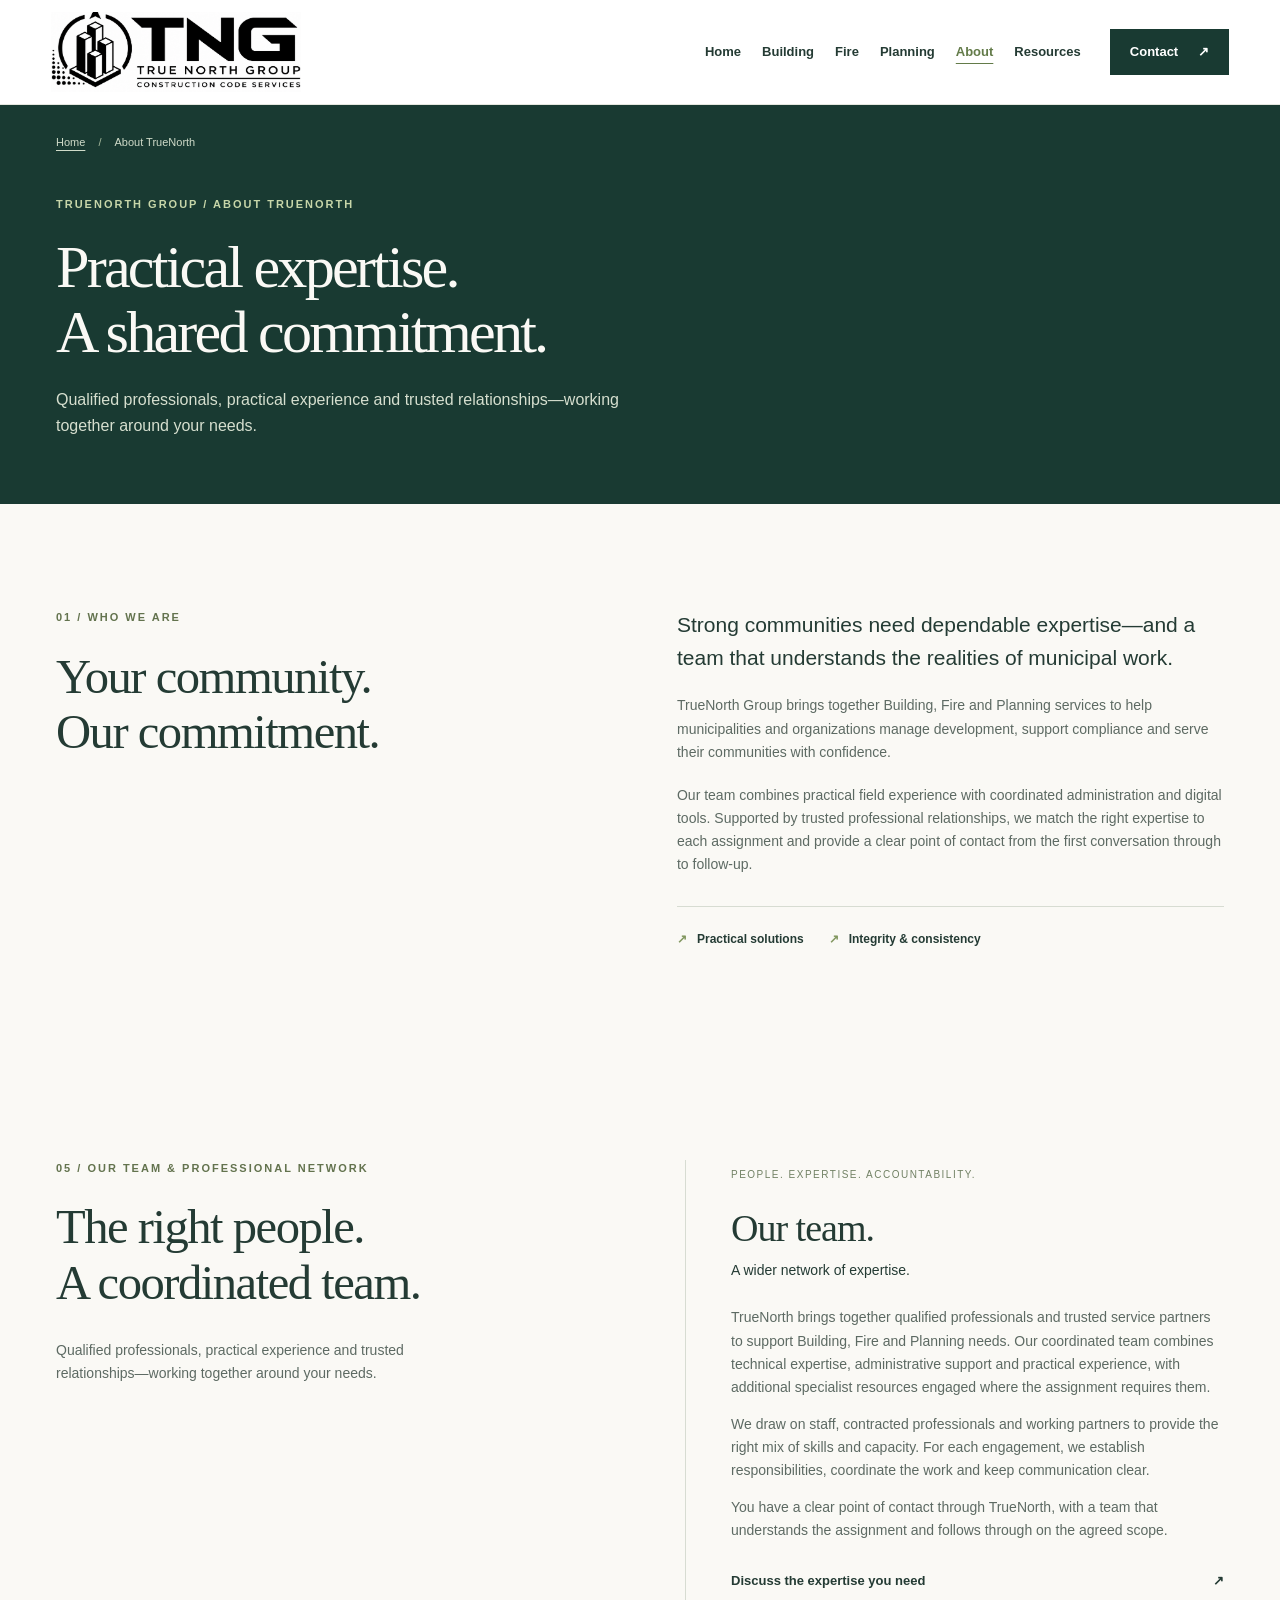
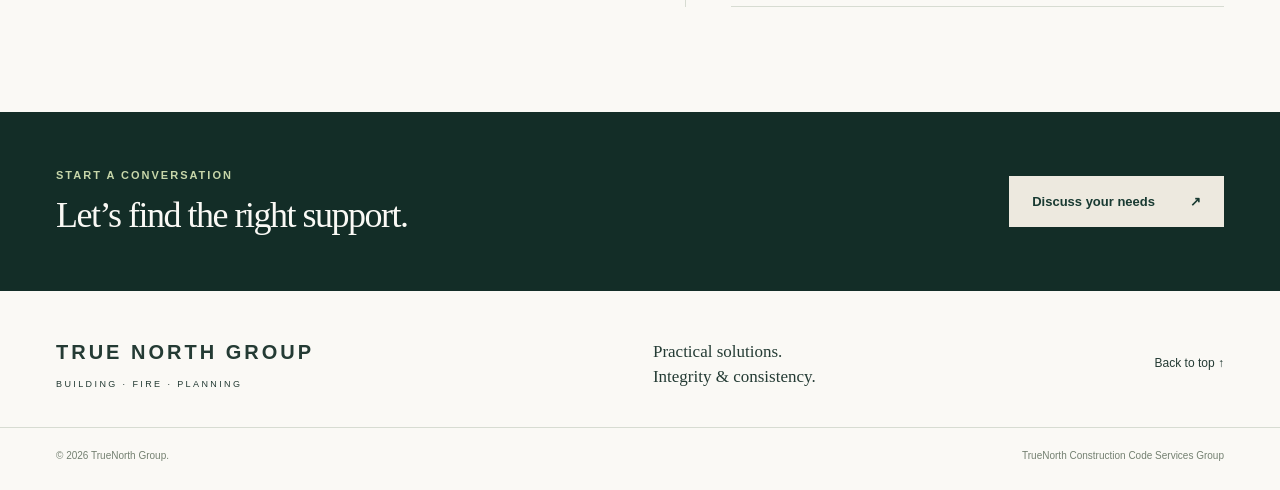
==== about.html @ 24eb13bf "Initial Truenorth website" ====
<!doctype html>
<html lang="en-CA">
<head>
<meta charset="utf-8"><meta name="viewport" content="width=device-width,initial-scale=1">
<title>About TrueNorth | TrueNorth Group</title>
<meta name="description" content="Our approach, qualified team and professional network supporting Building, Fire and Planning services.">
<meta name="theme-color" content="#193a32"><meta property="og:title" content="About TrueNorth | TrueNorth Group"><meta property="og:description" content="Our approach, qualified team and professional network supporting Building, Fire and Planning services."><meta property="og:type" content="website">
<link rel="icon" href="assets/favicon.svg" type="image/svg+xml"><link rel="stylesheet" href="styles.css">
</head>
<body id="top"><a class="skip" href="#main">Skip to content</a><header class="header"><a class="brand" href="index.html" aria-label="TrueNorth Group home"><span class="logo-window"><img src="assets/truenorth-logo.png" alt="TNG — True North Group, Construction Code Services" width="1774" height="887"></span></a><nav aria-label="Main navigation" id="nav"><a href="index.html">Home</a><a href="building.html">Building</a><a href="fire.html">Fire</a><a href="planning.html">Planning</a><a aria-current="page" href="about.html">About</a><a href="resources.html">Resources</a><a href="contact.html" class="nav-contact">Contact <span aria-hidden="true">↗</span></a></nav><button class="menu-toggle" aria-expanded="false" aria-controls="nav" aria-label="Open navigation">Menu <span aria-hidden="true">☰</span></button></header>
<main id="main"><section class="page-hero"><div class="wrap"><p class="breadcrumbs"><a href="index.html">Home</a><span aria-hidden="true"> / </span>About TrueNorth</p><p class="eyebrow light">TRUENORTH GROUP / ABOUT TRUENORTH</p><h1>Practical expertise.<br>A shared commitment.</h1><p>Qualified professionals, practical experience and trusted relationships—working together around your needs.</p></div></section><section class="section wrap about" id="about"><div><p class="eyebrow">01 / WHO WE ARE</p><h2>Your community.<br>Our commitment.</h2></div><div class="about-copy"><p class="large-copy">Strong communities need dependable expertise—and a team that understands the realities of municipal work.</p><p>TrueNorth Group brings together Building, Fire and Planning services to help municipalities and organizations manage development, support compliance and serve their communities with confidence.</p><p>Our team combines practical field experience with coordinated administration and digital tools. Supported by trusted professional relationships, we match the right expertise to each assignment and provide a clear point of contact from the first conversation through to follow-up.</p><div class="values"><span>Practical solutions</span><span>Integrity & consistency</span></div></div></section><section class="section wrap partnership" id="team"><div><p class="eyebrow">05 / OUR TEAM &amp; PROFESSIONAL NETWORK</p><h2>The right people.<br>A coordinated team.</h2><p class="section-intro">Qualified professionals, practical experience and trusted relationships—working together around your needs.</p></div><div class="partner-panel"><span class="partner-label">PEOPLE. EXPERTISE. ACCOUNTABILITY.</span><h3 class="team-heading">Our team.<span>A wider network of expertise.</span></h3><p>TrueNorth brings together qualified professionals and trusted service partners to support Building, Fire and Planning needs. Our coordinated team combines technical expertise, administrative support and practical experience, with additional specialist resources engaged where the assignment requires them.</p><p>We draw on staff, contracted professionals and working partners to provide the right mix of skills and capacity. For each engagement, we establish responsibilities, coordinate the work and keep communication clear.</p><p>You have a clear point of contact through TrueNorth, with a team that understands the assignment and follows through on the agreed scope.</p><a class="partner-link" href="contact.html">Discuss the expertise you need <span aria-hidden="true">↗</span></a></div></section><section class="page-cta"><div class="wrap"><div><p class="eyebrow light">START A CONVERSATION</p><h2>Let’s find the right support.</h2></div><a class="button cream" href="contact.html">Discuss your needs <span aria-hidden="true">↗</span></a></div></section></main><footer><div class="wrap footer-top"><div class="footer-wordmark">TRUE NORTH GROUP<span>BUILDING · FIRE · PLANNING</span></div><p>Practical solutions.<br>Integrity & consistency.</p><a href="#top">Back to top ↑</a></div><div class="wrap footer-bottom"><span>© <span id="year">2026</span> TrueNorth Group.</span><span>TrueNorth Construction Code Services Group</span></div></footer>
<script src="script.js"></script>
</body></html>
---- styles.css ----
:root{--green:#193a32;--deep:#132d27;--ink:#243b34;--muted:#5d6a63;--paper:#faf9f5;--cream:#ede9df;--line:#d7dcd2;--accent:#c7d6a9}*{box-sizing:border-box}html{scroll-behavior:smooth;scroll-padding-top:105px}body{margin:0;background:var(--paper);color:var(--ink);font-family:Arial,Helvetica,sans-serif;line-height:1.65;-webkit-font-smoothing:antialiased}a{color:inherit;text-decoration:none}button{font:inherit}a,button,summary{-webkit-tap-highlight-color:transparent}a:focus-visible,button:focus-visible,summary:focus-visible{outline:3px solid #b68c35;outline-offset:6px}.wrap{max-width:1280px;margin:auto;padding-left:56px;padding-right:56px}.header{height:105px;display:flex;align-items:center;justify-content:space-between;padding:0 4%;gap:25px;background:#fff;position:sticky;top:0;z-index:20;border-bottom:1px solid #e5e7df}.brand{width:250px;flex-shrink:0}.logo-window{display:block;width:100%;aspect-ratio:3.15;overflow:hidden;position:relative}.logo-window img{position:absolute;width:112%;height:auto;left:-6%;top:-39%}.header nav{display:flex;align-items:center;gap:27px;font-size:13px;font-weight:600}.header nav>a{white-space:nowrap}.header nav>a:not(.nav-contact):hover{color:#658044}.nav-contact{background:var(--green);color:white;padding:12px 20px;margin-left:8px}.nav-contact span{margin-left:16px}.menu-toggle{display:none}.hero{min-height:690px;height:calc(100svh - 105px);max-height:900px;position:relative;background:linear-gradient(135deg,#657865,#293d33);background-image:url('assets/prairie-river.png');background-position:center 53%;background-size:cover;color:#fff;display:flex;flex-direction:column;justify-content:center}.hero-shade{position:absolute;inset:0;background:linear-gradient(90deg,rgba(12,31,26,.83),rgba(12,31,26,.38) 62%,rgba(12,31,26,.12)),linear-gradient(0deg,rgba(12,31,26,.7),transparent 35%)}.hero-content{position:relative;width:100%;padding-top:50px;padding-bottom:115px}.eyebrow{font-size:11px;letter-spacing:2px;line-height:1.5;font-weight:700;margin:0 0 24px;color:#63734e}.eyebrow.light{color:var(--accent)}.eyebrow span{display:inline-block;width:28px;height:1px;background:currentColor;vertical-align:middle;margin-right:12px}h1,h2,h3,p{margin-top:0}h1{font-family:Georgia,'Times New Roman',serif;font-size:clamp(44px,5.3vw,76px);line-height:1.08;letter-spacing:-2.8px;font-weight:400;margin-bottom:28px}h1 em,h2 em{font-weight:400;color:#dbe3cb}h2{font-family:Georgia,'Times New Roman',serif;font-size:clamp(36px,3.8vw,53px);line-height:1.14;font-weight:400;letter-spacing:-1.5px;margin-bottom:28px}h3{line-height:1.3}.hero-description{max-width:485px;font-size:17px;line-height:1.8;color:#e4e7df}.hero-actions{display:flex;align-items:center;gap:32px;margin-top:36px}.button{display:inline-flex;gap:35px;align-items:center;padding:15px 23px;font-size:13px;font-weight:600;transition:background .2s,transform .2s}.button:hover{transform:translateY(-2px)}.cream{background:var(--cream);color:var(--green)}.cream:hover{background:white}.green{background:var(--green);color:white}.green:hover{background:#315746}.text-link{font-size:13px;border-bottom:1px solid #ffffff70;padding:10px 0}.text-link span{margin-left:15px}.hero-bottom{position:absolute;bottom:28px;left:0;right:0;display:flex;justify-content:space-between;align-items:end;font-size:10px;letter-spacing:1.4px;line-height:1.7;color:#d8dfd3}.hero-bottom>span:first-child{font-size:11px;font-weight:700;letter-spacing:3px}.hero-bottom>span:nth-child(2){margin-right:auto;margin-left:45px;letter-spacing:.3px;font-size:11px}.hero-bottom a span{margin-left:17px;font-size:17px}.intro-strip{background:var(--green);color:#e9eee3}.strip-inner{min-height:85px;display:flex;align-items:center;justify-content:space-between;gap:25px}.strip-inner>span{font-family:Georgia,serif;font-size:23px}.strip-inner p{font-size:12px;color:#ced8ca;margin:0}.strip-inner a{font-size:12px}.strip-inner a span{margin-left:18px}.section{padding-top:105px;padding-bottom:105px}.about{display:grid;grid-template-columns:1fr 1.05fr;gap:100px}.about-copy p{font-size:14px;color:var(--muted);margin-bottom:20px}.about-copy .large-copy{font-size:21px;line-height:1.55;color:var(--ink)}.values{display:flex;gap:25px;border-top:1px solid var(--line);padding-top:23px;margin-top:30px;font-size:12px;font-weight:700}.values span:before{content:'↗';color:#82975f;margin-right:10px}.services-section{padding:95px 0 65px;background:#eeeee6}.section-heading{display:flex;justify-content:space-between;align-items:end;gap:50px;margin-bottom:38px}.section-heading h2{margin-bottom:0}.section-heading>p{font-size:14px;color:var(--muted);margin-bottom:5px}.service-grid{display:grid;grid-template-columns:repeat(3,1fr);gap:22px}.service-card{background:var(--paper);padding:30px 27px 20px;border:1px solid #dedfd4;display:flex;flex-direction:column}.service-top{display:flex;align-items:start;justify-content:space-between;margin-bottom:32px}.service-number{color:#89957c;font-size:11px;letter-spacing:1px}.service-top svg{width:43px;height:43px;stroke:var(--green);stroke-width:1.2;fill:none;stroke-linejoin:round;stroke-linecap:round}.service-card h3{font-family:Georgia,serif;font-weight:400;font-size:33px;margin-bottom:15px}.service-card>p{font-size:14px;line-height:1.7;color:var(--muted);min-height:70px}.service-card ul{padding:0;margin:8px 0 30px;list-style:none;font-size:12px;line-height:1.65}.service-card li{padding:8px 0;border-bottom:1px solid #e1e3d9}.service-card li:before{content:'—';color:#8d9a80;margin-right:9px}.service-card details{border-top:1px solid #cbd1c1;padding-top:18px;margin-top:auto}.service-card summary{font-size:12px;font-weight:700;cursor:pointer;list-style:none;display:flex;justify-content:space-between;align-items:center;gap:8px}.service-card summary::-webkit-details-marker{display:none}.service-card summary span{font-size:22px;line-height:1;font-weight:400;transition:transform .2s}.service-card details[open] summary span{transform:rotate(45deg)}.service-card details p{font-size:13px;color:var(--muted);margin:18px 0 12px}.service-card details a{font-size:12px;border-bottom:1px solid #8d9a80}.scope-note{font-size:11px;color:#6a7466;margin:25px 0 0}.approach{display:grid;grid-template-columns:1fr 1.15fr;gap:90px}.section-intro{font-size:14px;color:var(--muted);max-width:350px;margin-bottom:28px}.approach-list article{display:flex;gap:28px;padding:25px 0;border-top:1px solid var(--line)}.approach-list article:first-child{padding-top:20px}.approach-list article:last-child{border-bottom:1px solid var(--line)}.approach-list article>span{font-size:11px;color:#7e8d6d;padding-top:4px}.approach-list h3{font-size:19px;font-weight:500;margin-bottom:11px}.approach-list p{font-size:14px;color:var(--muted);margin:0}.resources-section{background:var(--green);color:#f4f4e9;padding:90px 0}.resources-inner{display:grid;grid-template-columns:1fr 1.3fr;gap:90px}.resource-lead>p:last-child{font-size:14px;color:#c9d4c7;max-width:310px}.resource-grid{display:grid;grid-template-columns:1fr 1fr;gap:38px 36px;padding-top:6px}.resource-grid article{border-top:1px solid #ffffff30;padding-top:18px}.resource-icon{display:block;font-size:26px;color:var(--accent);margin-bottom:16px}.resource-grid h3{font-size:17px;font-weight:500;margin-bottom:12px}.resource-grid p{font-size:13px;color:#c9d4c7;margin:0;line-height:1.8}.partnership{display:grid;grid-template-columns:1fr 1fr;gap:90px}.partner-panel{border-left:1px solid var(--line);padding-left:45px}.partner-label{font-size:10px;letter-spacing:1.5px;color:#718164}.partner-panel h3{font-size:46px;letter-spacing:-2px;margin:22px 0 25px;line-height:1.1}.partner-panel h3 span{display:block;font-size:12px;letter-spacing:.4px;font-weight:400;margin-top:9px}.partner-panel p{font-size:14px;color:var(--muted)}.partner-link{display:flex;justify-content:space-between;border-bottom:1px solid var(--line);padding:14px 0;font-size:13px;font-weight:600}.resource-links{background:#eeeee6;padding:40px 0}.resource-links-inner{display:grid;grid-template-columns:1.3fr 1fr;gap:80px;align-items:center}.resource-links h3{font-family:Georgia,serif;font-size:25px;font-weight:400;margin-bottom:10px}.resource-links p{font-size:13px;color:var(--muted);margin-bottom:0}.resource-links .eyebrow{margin-bottom:15px}.resource-links-inner>div:last-child a{display:flex;justify-content:space-between;gap:15px;font-size:13px;padding:13px 0;border-bottom:1px solid #cdd1c4}.contact-section{padding:90px 0;background:var(--deep);color:#f6f5ec}.contact-section .section-heading{align-items:center;margin-bottom:55px}.contact-intro{max-width:350px}.contact-intro p{font-size:14px;color:#c9d4c7}.general-contact{font-size:22px;border-bottom:1px solid #aebca9;padding-bottom:8px;display:flex;justify-content:space-between}.contact-grid{display:grid;grid-template-columns:repeat(3,1fr);border-top:1px solid #ffffff30}.contact-grid a{position:relative;padding:25px 20px 5px 0}.contact-grid a:not(:first-child){padding-left:28px;border-left:1px solid #ffffff30}.contact-grid span{display:block;font-size:10px;letter-spacing:1.5px;color:#b6c8a3;margin-bottom:15px}.contact-grid strong{font-weight:400;font-size:19px}.contact-grid i{position:absolute;right:18px;top:23px;font-size:20px;font-style:normal}footer{background:var(--paper);padding-top:45px;padding-bottom:25px}.footer-top{display:flex;align-items:center;justify-content:space-between;padding-bottom:35px}.footer-wordmark{font-size:20px;letter-spacing:3px;font-weight:700}.footer-wordmark span{display:block;font-size:9px;letter-spacing:2.4px;font-weight:400;margin-top:8px}.footer-top p{font-family:Georgia,serif;font-size:17px;line-height:1.5;margin:0}.footer-top>a{font-size:12px}.footer-bottom{display:flex;justify-content:space-between;border-top:1px solid var(--line);padding-top:20px;color:#748071;font-size:10px}.skip{position:fixed;top:-100px;left:20px;z-index:100;background:white;padding:10px 20px}.skip:focus{top:12px}.sr-only{position:absolute;width:1px;height:1px;overflow:hidden;clip:rect(0,0,0,0);white-space:nowrap}a:hover{opacity:.88}.button:hover,.brand:hover{opacity:1}@media(min-width:1500px){.header{padding:0 max(4%,calc((100vw - 1280px)/2))}}@media(max-width:1050px){.header nav{gap:16px;font-size:12px}.brand{width:205px}.wrap{padding-left:35px;padding-right:35px}.about,.approach,.resources-inner,.partnership{gap:50px}.service-card{padding:24px 20px 20px}.contact-grid strong{font-size:16px}.strip-inner p{max-width:270px}.resource-links-inner{gap:40px}}@media(max-width:800px){html{scroll-padding-top:85px}.header{height:85px;padding:0 24px}.brand{width:215px}.menu-toggle{display:flex;gap:14px;align-items:center;background:none;border:0;color:var(--green);font-size:12px;padding:12px 0;cursor:pointer}.header nav{display:none;position:absolute;top:85px;left:0;right:0;background:white;padding:20px 25px;box-shadow:0 8px 10px #0001;align-items:stretch;font-size:14px}.header nav.open{display:flex;flex-direction:column;gap:0}.header nav a{padding:13px 0}.header nav .nav-contact{margin:12px 0 0;padding:13px 20px}.hero{height:auto;min-height:680px}.hero-content{padding-top:75px;padding-bottom:145px}h1{font-size:57px}.hero-bottom>span:nth-child(2){display:none}.section{padding-top:75px;padding-bottom:75px}.about,.approach,.resources-inner,.partnership{grid-template-columns:1fr;gap:30px}.about h2{margin-bottom:0}.section-heading{align-items:start;gap:20px}.section-heading>p{max-width:210px}.service-grid{grid-template-columns:1fr}.service-card{padding:30px}.service-top{margin-bottom:12px}.service-card>p{min-height:0;max-width:500px}.service-card ul{columns:2;column-gap:30px}.service-card li{break-inside:avoid}.services-section{padding-top:75px}.resources-section{padding:70px 0}.resource-lead h2 br:nth-child(2){display:none}.resource-lead>p:last-child{max-width:550px}.partner-panel{padding-left:25px}.resource-links-inner{grid-template-columns:1fr;gap:20px}.contact-section .section-heading{align-items:start;flex-direction:column;gap:30px}.contact-intro{max-width:500px}.contact-grid strong{font-size:16px}.contact-grid a:not(:first-child){padding-left:15px}.contact-grid i{right:6px}.footer-top p{display:none}}@media(max-width:520px){.wrap{padding-left:24px;padding-right:24px}.header{padding:0 20px}.brand{width:200px}.hero{min-height:655px}.hero-content{padding-top:65px;padding-bottom:135px}.hero .eyebrow{font-size:10px;letter-spacing:1.7px}h1{font-size:44px;letter-spacing:-1.9px;line-height:1.13}h1 em{display:inline-block;max-width:350px}.hero-description{font-size:15px;max-width:340px}.hero-actions{align-items:start;flex-direction:column;gap:15px;margin-top:28px}.hero-bottom{font-size:8px;bottom:25px}.hero-bottom>span:first-child{font-size:9px;letter-spacing:2px}.hero-bottom a span{margin-left:6px}.strip-inner{padding-top:23px;padding-bottom:23px;display:block}.strip-inner>span{font-size:22px}.strip-inner p{margin:6px 0 12px;max-width:none;font-size:11px}.strip-inner a{font-size:11px}.section{padding-top:60px;padding-bottom:60px}h2{font-size:38px}.eyebrow{font-size:10px;margin-bottom:20px}.about-copy .large-copy{font-size:20px}.values{gap:18px;font-size:10px}.section-heading{flex-direction:column;gap:18px}.section-heading>p{max-width:100%;font-size:13px}.section-heading>p br{display:none}.service-card{padding:26px 23px}.service-card ul{columns:1;font-size:12px}.service-card h3{font-size:31px}.services-section{padding:60px 0 45px}.approach-list article{gap:20px}.approach-list h3{font-size:18px}.resource-grid{grid-template-columns:1fr;gap:28px}.resource-grid article{position:relative;padding-left:45px}.resource-icon{position:absolute;left:0;top:14px}.resources-section{padding:60px 0}.resource-lead h2 br:nth-child(2){display:block}.partner-panel{padding-left:20px}.resource-links{padding:35px 0}.resource-links h3{font-size:24px}.contact-section{padding:60px 0}.contact-grid{grid-template-columns:1fr}.contact-grid a,.contact-grid a:not(:first-child){padding:22px 0;border-left:0;border-bottom:1px solid #ffffff30}.contact-grid span{margin-bottom:10px}.contact-grid strong{font-size:21px}.contact-grid i{right:0}.footer-wordmark{font-size:15px;letter-spacing:2px}.footer-wordmark span{font-size:8px;letter-spacing:1.6px}.footer-bottom{gap:12px;flex-direction:column;padding-top:18px}.footer-top{gap:15px}.footer-top>a{font-size:10px}}@media(prefers-reduced-motion:reduce){html{scroll-behavior:auto}*{transition:none!important}}

.partner-panel h3.team-heading{font-family:Georgia,serif;font-weight:400;font-size:38px;letter-spacing:-1px}.partner-panel h3.team-heading span{font-family:Arial,Helvetica,sans-serif;font-size:14px;letter-spacing:0;line-height:1.6}
/* Shared navigation and dedicated pages. */
.header nav{gap:21px}.header nav a[aria-current="page"]:not(.nav-contact){color:#637b49;text-decoration:underline;text-underline-offset:7px}.header nav .nav-contact[aria-current="page"]{background:#315746}.service-page-link{border-top:1px solid #cbd1c1;padding-top:18px;margin-top:auto;font-size:12px;font-weight:700;display:flex;align-items:center;justify-content:space-between}.page-hero{padding:28px 0 65px;background:var(--green);color:var(--paper)}.breadcrumbs{font-size:11px;color:#d0dbc9;margin-bottom:45px}.breadcrumbs span{padding:0 10px;color:#a6b99c}.breadcrumbs a{text-decoration:underline;text-underline-offset:4px}.page-hero h1{font-size:clamp(40px,4.7vw,66px);margin-bottom:22px}.page-hero>.wrap>p:last-child{font-size:16px;color:#d6dfcf;max-width:620px;margin-bottom:0}.page-hero .eyebrow{margin-bottom:22px}.page-cta{background:var(--deep);color:var(--paper);padding:55px 0}.page-cta>.wrap{display:flex;align-items:center;justify-content:space-between;gap:30px}.page-cta h2{font-size:36px;margin:0}.page-cta .eyebrow{margin-bottom:12px}.home-resources{background:var(--green);color:var(--paper);padding:75px 0}.home-resources>.wrap{display:grid;grid-template-columns:1fr 1fr;gap:80px;align-items:center}.home-resources h2{margin:0}.home-resources p:not(.eyebrow){font-size:16px;line-height:1.8;color:#d6dfcf;margin-bottom:26px}.service-detail{display:grid;grid-template-columns:1fr 1fr;gap:95px}.service-detail .section-intro{max-width:450px}.service-detail .button{gap:20px}.service-offering{padding:35px;background:#eeeee6;border:1px solid #dedfd4}.offering-title{display:flex;align-items:center;gap:22px;margin-bottom:20px}.offering-title svg{width:44px;height:44px;stroke:var(--green);stroke-width:1.2;fill:none;stroke-linejoin:round;stroke-linecap:round}.offering-title h3{font-family:Georgia,serif;font-size:29px;font-weight:400;margin:0}.service-offering ul{list-style:none;padding:0;margin:0}.service-offering li{padding:14px 0;border-bottom:1px solid #ccd2c3;font-size:14px}.service-offering li:before{content:'—';color:#7e8d6d;margin-right:12px}.service-detail+.approach{padding-top:0}.related-services{padding-top:0;padding-bottom:75px}.related-services h3{font-family:Georgia,serif;font-size:28px;font-weight:400}.related-services>div{display:flex;gap:25px}.related-services a{flex:1;border-top:1px solid var(--line);border-bottom:1px solid var(--line);padding:20px 0;display:flex;justify-content:space-between;font-size:14px}.contact-guide{display:grid;grid-template-columns:1fr 1fr;gap:90px}.contact-guide p,.contact-guide li{font-size:14px;color:var(--muted)}.contact-guide ul{padding-left:20px}.contact-guide li{padding:6px 0}.contact-guide a{color:var(--green);text-decoration:underline}.contact-guide>div>p{max-width:430px}.contact-guide h3{font-size:20px;font-weight:500}.footer-top>a{white-space:nowrap}
@media(max-width:1100px) and (min-width:801px){.header nav{gap:14px;font-size:11px}.brand{width:200px}.nav-contact{margin-left:0;padding:11px 14px}}
@media(max-width:800px){.header nav{gap:0;font-size:14px}.service-detail,.contact-guide{grid-template-columns:1fr;gap:35px}.home-resources>.wrap{gap:35px}.page-hero{padding-bottom:50px}.service-detail .section-intro{max-width:600px}.page-cta h2{font-size:30px}.page-cta .button{gap:15px;white-space:nowrap}}
@media(max-width:520px){.home-resources>.wrap{grid-template-columns:1fr}.home-resources{padding:55px 0}.page-hero h1{font-size:40px;letter-spacing:-1.5px}.page-hero>.wrap>p:last-child{font-size:14px}.breadcrumbs{margin-bottom:35px}.page-cta>.wrap{align-items:start;flex-direction:column}.service-offering{padding:25px}.related-services>div{flex-direction:column;gap:0}.related-services{padding-bottom:55px}.contact-guide{gap:25px}}
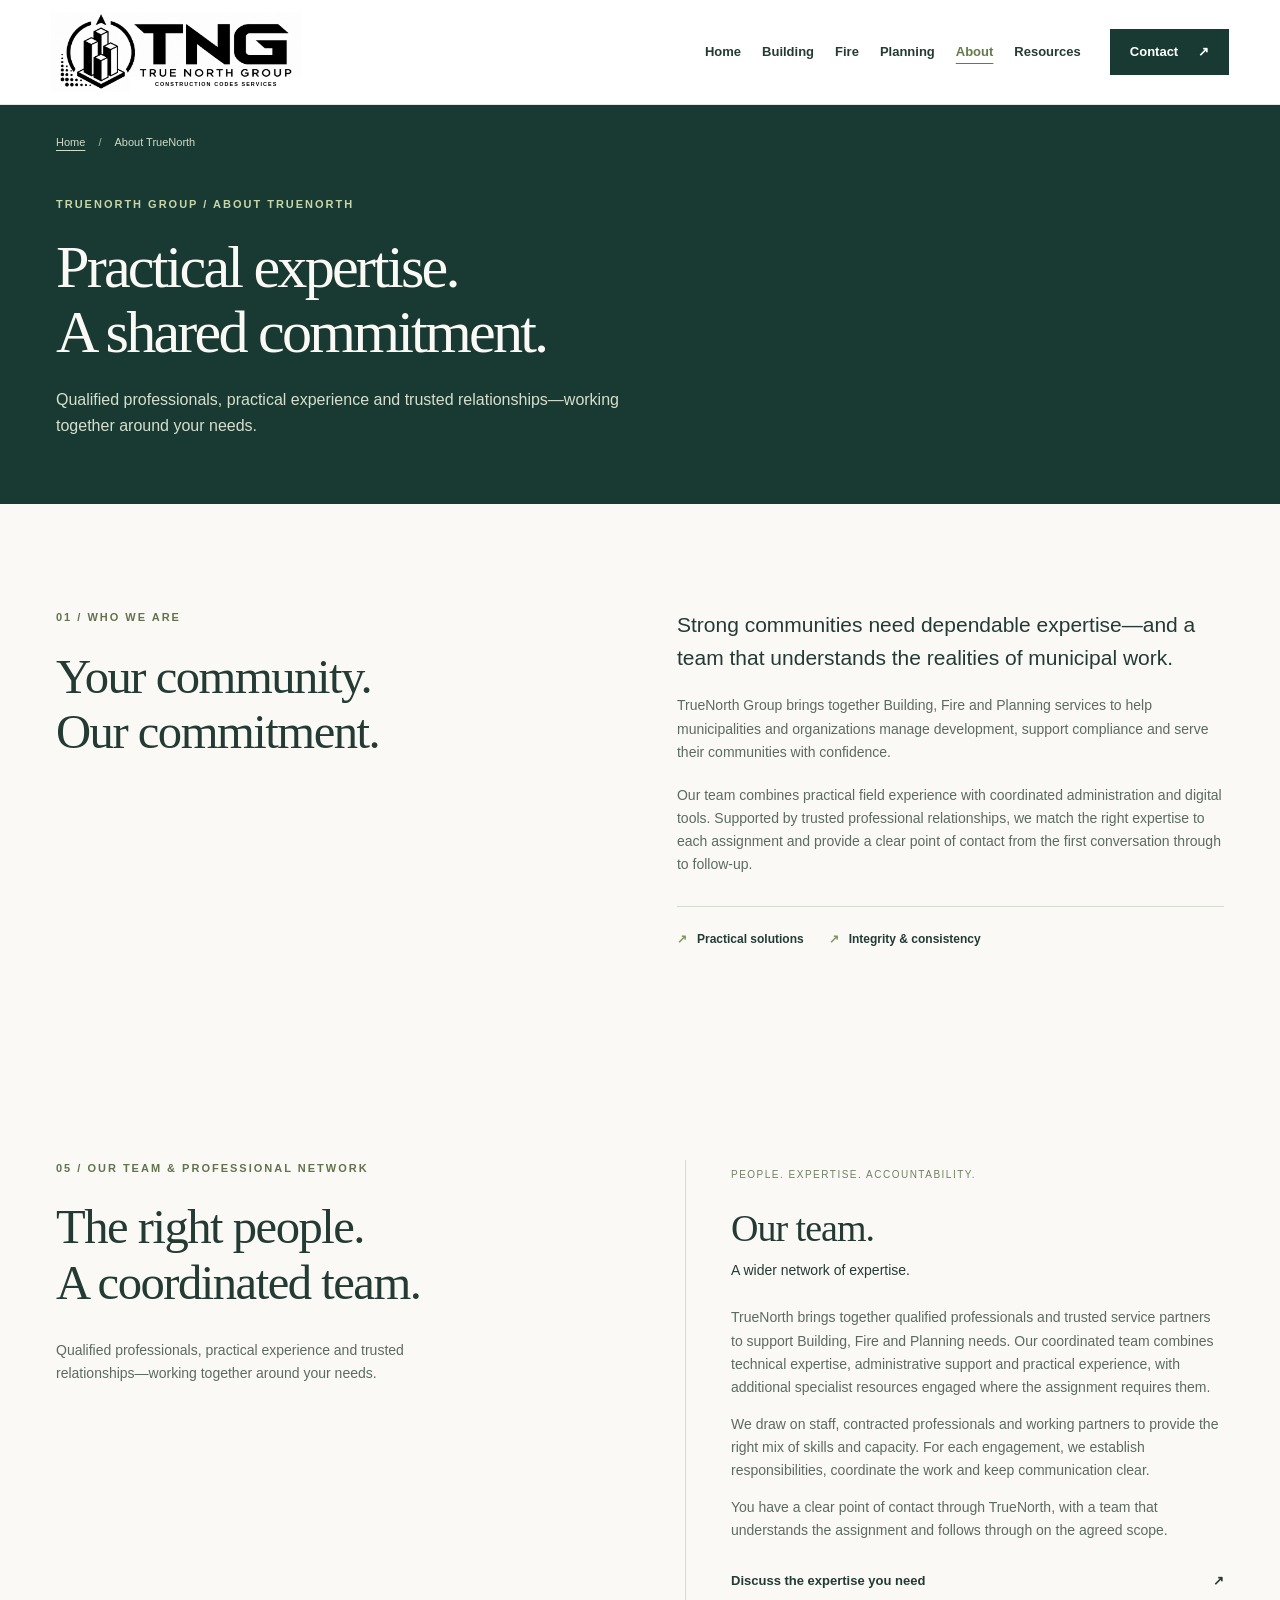
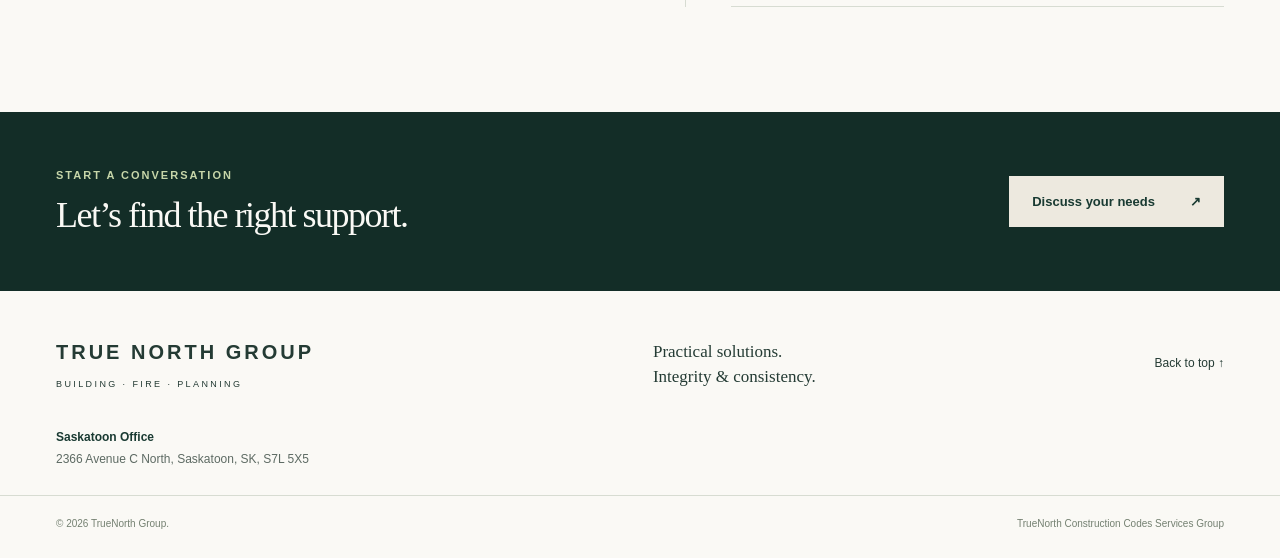
==== commit 6f8f6509: "Office address and Arrow update" ====
--- a/about.html
+++ b/about.html
@@ -7,7 +7,7 @@
 <meta name="theme-color" content="#193a32"><meta property="og:title" content="About TrueNorth | TrueNorth Group"><meta property="og:description" content="Our approach, qualified team and professional network supporting Building, Fire and Planning services."><meta property="og:type" content="website">
 <link rel="icon" href="assets/favicon.svg" type="image/svg+xml"><link rel="stylesheet" href="styles.css">
 </head>
-<body id="top"><a class="skip" href="#main">Skip to content</a><header class="header"><a class="brand" href="index.html" aria-label="TrueNorth Group home"><span class="logo-window"><img src="assets/truenorth-logo.png" alt="TNG — True North Group, Construction Code Services" width="1774" height="887"></span></a><nav aria-label="Main navigation" id="nav"><a href="index.html">Home</a><a href="building.html">Building</a><a href="fire.html">Fire</a><a href="planning.html">Planning</a><a aria-current="page" href="about.html">About</a><a href="resources.html">Resources</a><a href="contact.html" class="nav-contact">Contact <span aria-hidden="true">↗</span></a></nav><button class="menu-toggle" aria-expanded="false" aria-controls="nav" aria-label="Open navigation">Menu <span aria-hidden="true">☰</span></button></header>
-<main id="main"><section class="page-hero"><div class="wrap"><p class="breadcrumbs"><a href="index.html">Home</a><span aria-hidden="true"> / </span>About TrueNorth</p><p class="eyebrow light">TRUENORTH GROUP / ABOUT TRUENORTH</p><h1>Practical expertise.<br>A shared commitment.</h1><p>Qualified professionals, practical experience and trusted relationships—working together around your needs.</p></div></section><section class="section wrap about" id="about"><div><p class="eyebrow">01 / WHO WE ARE</p><h2>Your community.<br>Our commitment.</h2></div><div class="about-copy"><p class="large-copy">Strong communities need dependable expertise—and a team that understands the realities of municipal work.</p><p>TrueNorth Group brings together Building, Fire and Planning services to help municipalities and organizations manage development, support compliance and serve their communities with confidence.</p><p>Our team combines practical field experience with coordinated administration and digital tools. Supported by trusted professional relationships, we match the right expertise to each assignment and provide a clear point of contact from the first conversation through to follow-up.</p><div class="values"><span>Practical solutions</span><span>Integrity & consistency</span></div></div></section><section class="section wrap partnership" id="team"><div><p class="eyebrow">05 / OUR TEAM &amp; PROFESSIONAL NETWORK</p><h2>The right people.<br>A coordinated team.</h2><p class="section-intro">Qualified professionals, practical experience and trusted relationships—working together around your needs.</p></div><div class="partner-panel"><span class="partner-label">PEOPLE. EXPERTISE. ACCOUNTABILITY.</span><h3 class="team-heading">Our team.<span>A wider network of expertise.</span></h3><p>TrueNorth brings together qualified professionals and trusted service partners to support Building, Fire and Planning needs. Our coordinated team combines technical expertise, administrative support and practical experience, with additional specialist resources engaged where the assignment requires them.</p><p>We draw on staff, contracted professionals and working partners to provide the right mix of skills and capacity. For each engagement, we establish responsibilities, coordinate the work and keep communication clear.</p><p>You have a clear point of contact through TrueNorth, with a team that understands the assignment and follows through on the agreed scope.</p><a class="partner-link" href="contact.html">Discuss the expertise you need <span aria-hidden="true">↗</span></a></div></section><section class="page-cta"><div class="wrap"><div><p class="eyebrow light">START A CONVERSATION</p><h2>Let’s find the right support.</h2></div><a class="button cream" href="contact.html">Discuss your needs <span aria-hidden="true">↗</span></a></div></section></main><footer><div class="wrap footer-top"><div class="footer-wordmark">TRUE NORTH GROUP<span>BUILDING · FIRE · PLANNING</span></div><p>Practical solutions.<br>Integrity & consistency.</p><a href="#top">Back to top ↑</a></div><div class="wrap footer-bottom"><span>© <span id="year">2026</span> TrueNorth Group.</span><span>TrueNorth Construction Code Services Group</span></div></footer>
+<body id="top"><a class="skip" href="#main">Skip to content</a><header class="header"><a class="brand" href="index.html" aria-label="TrueNorth Group home"><span class="logo-window"><img src="assets/truenorth-logo.png" alt="TNG — True North Group, Construction Codes Services" width="1774" height="887"><span class="logo-tagline" aria-hidden="true">CONSTRUCTION CODES SERVICES</span></span></a><nav aria-label="Main navigation" id="nav"><a href="index.html">Home</a><a href="building.html">Building</a><a href="fire.html">Fire</a><a href="planning.html">Planning</a><a aria-current="page" href="about.html">About</a><a href="resources.html">Resources</a><a href="contact.html" class="nav-contact">Contact <span aria-hidden="true">↗</span></a></nav><button class="menu-toggle" aria-expanded="false" aria-controls="nav" aria-label="Open navigation">Menu <span aria-hidden="true">☰</span></button></header>
+<main id="main"><section class="page-hero"><div class="wrap"><p class="breadcrumbs"><a href="index.html">Home</a><span aria-hidden="true"> / </span>About TrueNorth</p><p class="eyebrow light">TRUENORTH GROUP / ABOUT TRUENORTH</p><h1>Practical expertise.<br>A shared commitment.</h1><p>Qualified professionals, practical experience and trusted relationships—working together around your needs.</p></div></section><section class="section wrap about" id="about"><div><p class="eyebrow">01 / WHO WE ARE</p><h2>Your community.<br>Our commitment.</h2></div><div class="about-copy"><p class="large-copy">Strong communities need dependable expertise—and a team that understands the realities of municipal work.</p><p>TrueNorth Group brings together Building, Fire and Planning services to help municipalities and organizations manage development, support compliance and serve their communities with confidence.</p><p>Our team combines practical field experience with coordinated administration and digital tools. Supported by trusted professional relationships, we match the right expertise to each assignment and provide a clear point of contact from the first conversation through to follow-up.</p><div class="values"><span>Practical solutions</span><span>Integrity & consistency</span></div></div></section><section class="section wrap partnership" id="team"><div><p class="eyebrow">05 / OUR TEAM &amp; PROFESSIONAL NETWORK</p><h2>The right people.<br>A coordinated team.</h2><p class="section-intro">Qualified professionals, practical experience and trusted relationships—working together around your needs.</p></div><div class="partner-panel"><span class="partner-label">PEOPLE. EXPERTISE. ACCOUNTABILITY.</span><h3 class="team-heading">Our team.<span>A wider network of expertise.</span></h3><p>TrueNorth brings together qualified professionals and trusted service partners to support Building, Fire and Planning needs. Our coordinated team combines technical expertise, administrative support and practical experience, with additional specialist resources engaged where the assignment requires them.</p><p>We draw on staff, contracted professionals and working partners to provide the right mix of skills and capacity. For each engagement, we establish responsibilities, coordinate the work and keep communication clear.</p><p>You have a clear point of contact through TrueNorth, with a team that understands the assignment and follows through on the agreed scope.</p><a class="partner-link" href="contact.html">Discuss the expertise you need <span aria-hidden="true">↗</span></a></div></section><section class="page-cta"><div class="wrap"><div><p class="eyebrow light">START A CONVERSATION</p><h2>Let’s find the right support.</h2></div><a class="button cream" href="contact.html">Discuss your needs <span aria-hidden="true">↗</span></a></div></section></main><footer><div class="wrap footer-top"><div class="footer-wordmark">TRUE NORTH GROUP<span>BUILDING · FIRE · PLANNING</span></div><p>Practical solutions.<br>Integrity & consistency.</p><a href="#top">Back to top ↑</a></div><div class="wrap office-footer"><address><strong>Saskatoon Office</strong><br>2366 Avenue C North, Saskatoon, SK, S7L 5X5</address></div><div class="wrap footer-bottom"><span>© <span id="year">2026</span> TrueNorth Group.</span><span>TrueNorth Construction Codes Services Group</span></div></footer>
 <script src="script.js"></script>
 </body></html>
--- a/styles.css
+++ b/styles.css
@@ -6,3 +6,7 @@
 @media(max-width:1100px) and (min-width:801px){.header nav{gap:14px;font-size:11px}.brand{width:200px}.nav-contact{margin-left:0;padding:11px 14px}}
 @media(max-width:800px){.header nav{gap:0;font-size:14px}.service-detail,.contact-guide{grid-template-columns:1fr;gap:35px}.home-resources>.wrap{gap:35px}.page-hero{padding-bottom:50px}.service-detail .section-intro{max-width:600px}.page-cta h2{font-size:30px}.page-cta .button{gap:15px;white-space:nowrap}}
 @media(max-width:520px){.home-resources>.wrap{grid-template-columns:1fr}.home-resources{padding:55px 0}.page-hero h1{font-size:40px;letter-spacing:-1.5px}.page-hero>.wrap>p:last-child{font-size:14px}.breadcrumbs{margin-bottom:35px}.page-cta>.wrap{align-items:start;flex-direction:column}.service-offering{padding:25px}.related-services>div{flex-direction:column;gap:0}.related-services{padding-bottom:55px}.contact-guide{gap:25px}}
+/* Legal service name and Saskatoon office. */
+.logo-tagline{position:absolute;right:0;bottom:0;width:68%;height:18%;background:#fff;color:#000;display:flex;align-items:center;justify-content:center;font-family:Arial,Helvetica,sans-serif;font-size:5.4px;font-weight:600;letter-spacing:1.1px;white-space:nowrap}.office-footer{padding-bottom:25px}.office-footer address{font-size:12px;line-height:1.8;font-style:normal;color:var(--muted)}.office-footer strong{color:var(--green);font-weight:600}.office-section{background:#eeeee6;padding:55px 0}.office-section>.wrap{display:grid;grid-template-columns:1fr 1fr;gap:90px;align-items:center}.office-section h2{font-size:36px;margin:0}.office-section address{font-size:16px;line-height:1.9;font-style:normal}.office-section strong{font-size:15px}@media(max-width:1100px){.logo-tagline{font-size:4.4px;letter-spacing:.85px}}@media(max-width:800px){.logo-tagline{font-size:4.7px;letter-spacing:.9px}.office-section>.wrap{grid-template-columns:1fr;gap:25px}}@media(max-width:520px){.logo-tagline{font-size:4.3px;letter-spacing:.8px}.office-section h2{font-size:30px}}
+/* Keep the north arrow fully inside the logo frame at every screen size. */
+.logo-window img{width:104%;left:-2%;top:-28%}
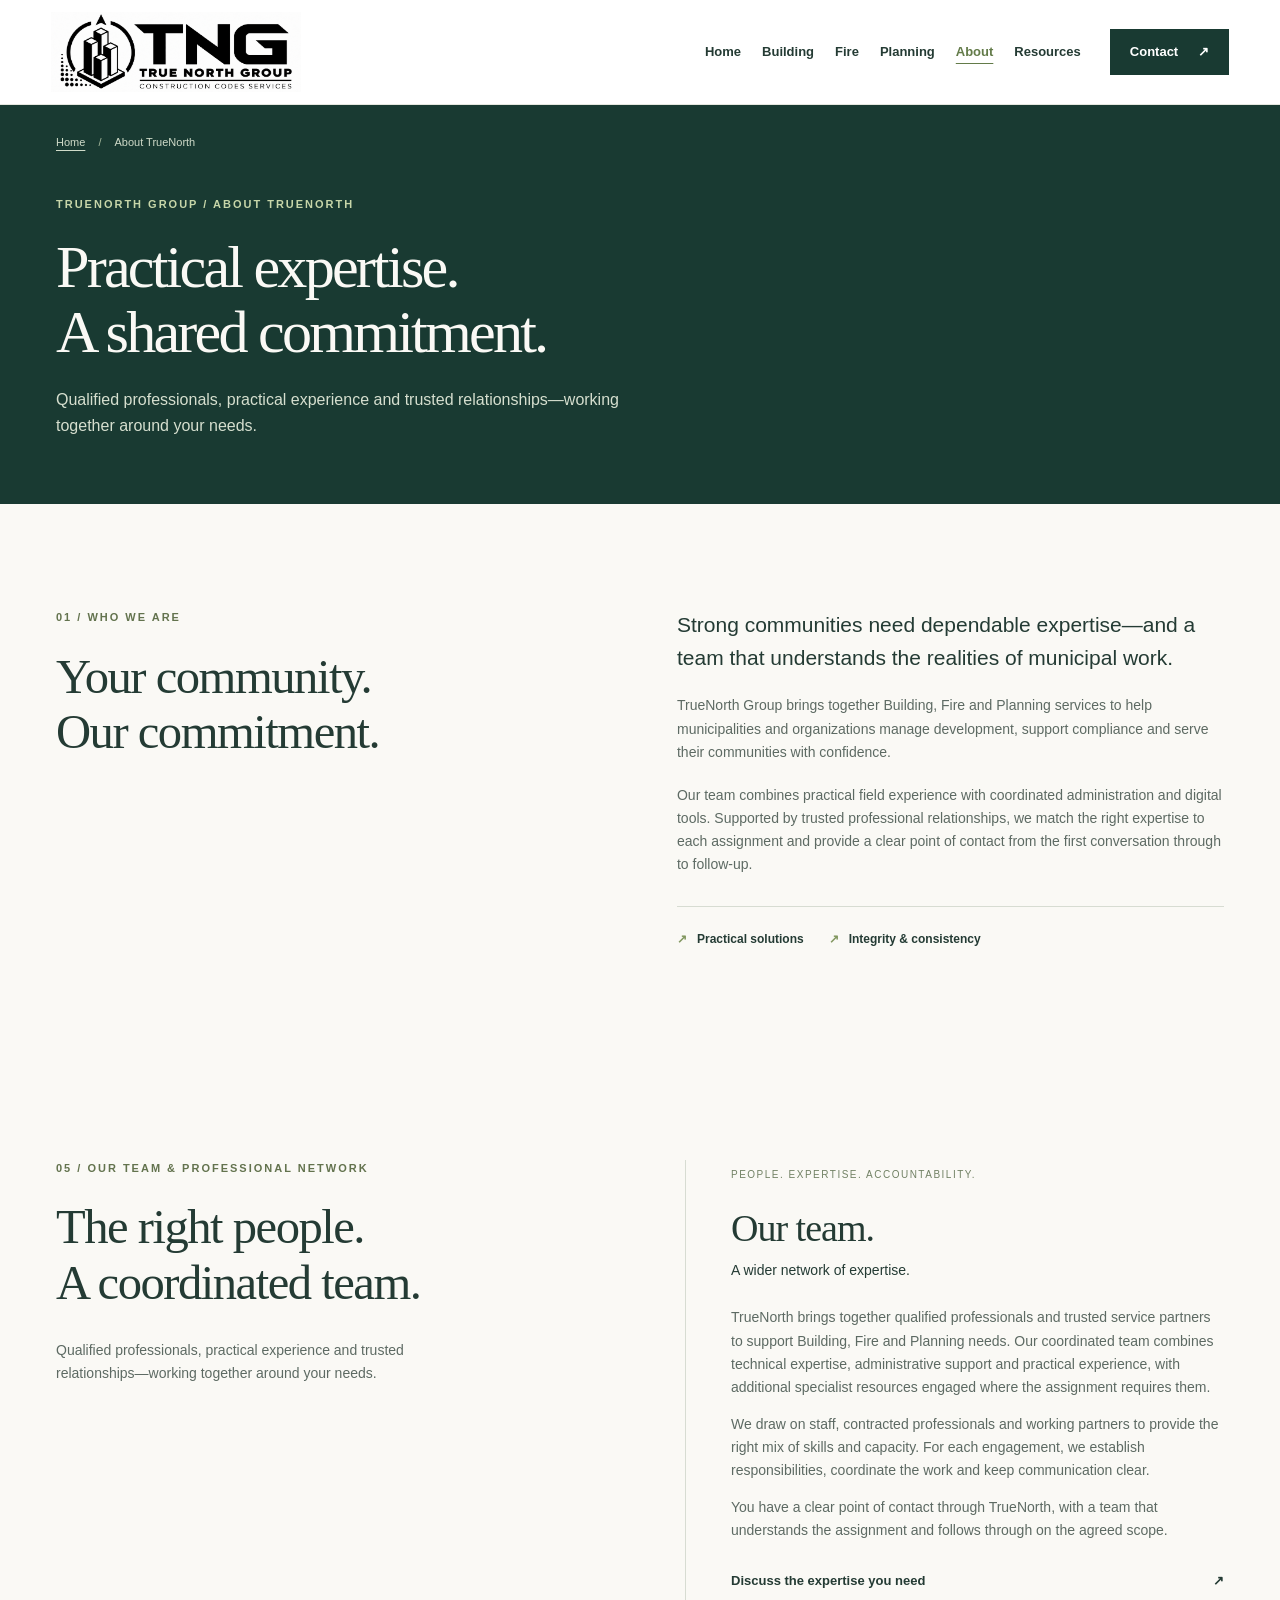
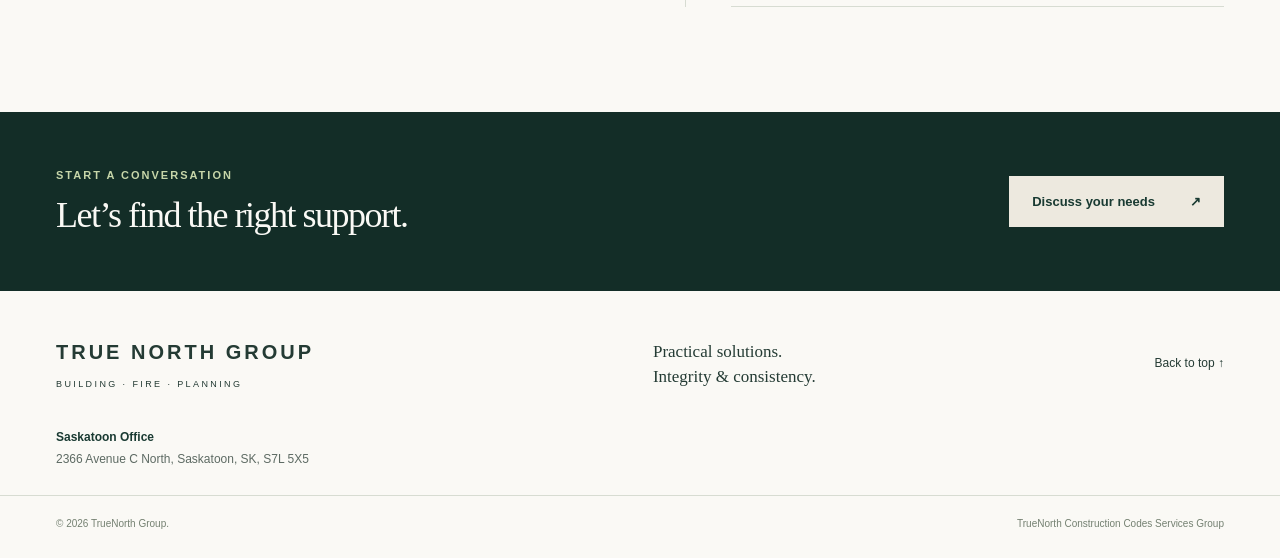
==== commit a8982b50: "Add files via upload" ====
--- a/about.html
+++ b/about.html
@@ -7,7 +7,7 @@
 <meta name="theme-color" content="#193a32"><meta property="og:title" content="About TrueNorth | TrueNorth Group"><meta property="og:description" content="Our approach, qualified team and professional network supporting Building, Fire and Planning services."><meta property="og:type" content="website">
 <link rel="icon" href="assets/favicon.svg" type="image/svg+xml"><link rel="stylesheet" href="styles.css">
 </head>
-<body id="top"><a class="skip" href="#main">Skip to content</a><header class="header"><a class="brand" href="index.html" aria-label="TrueNorth Group home"><span class="logo-window"><img src="assets/truenorth-logo.png" alt="TNG — True North Group, Construction Codes Services" width="1774" height="887"><span class="logo-tagline" aria-hidden="true">CONSTRUCTION CODES SERVICES</span></span></a><nav aria-label="Main navigation" id="nav"><a href="index.html">Home</a><a href="building.html">Building</a><a href="fire.html">Fire</a><a href="planning.html">Planning</a><a aria-current="page" href="about.html">About</a><a href="resources.html">Resources</a><a href="contact.html" class="nav-contact">Contact <span aria-hidden="true">↗</span></a></nav><button class="menu-toggle" aria-expanded="false" aria-controls="nav" aria-label="Open navigation">Menu <span aria-hidden="true">☰</span></button></header>
+<body id="top"><a class="skip" href="#main">Skip to content</a><header class="header"><a class="brand" href="index.html" aria-label="TrueNorth Group home"><span class="logo-window"><img src="assets/truenorth-logo.png" alt="TNG — True North Group, Construction Codes Services" width="1774" height="887"></span></a><nav aria-label="Main navigation" id="nav"><a href="index.html">Home</a><a href="building.html">Building</a><a href="fire.html">Fire</a><a href="planning.html">Planning</a><a aria-current="page" href="about.html">About</a><a href="resources.html">Resources</a><a href="contact.html" class="nav-contact">Contact <span aria-hidden="true">↗</span></a></nav><button class="menu-toggle" aria-expanded="false" aria-controls="nav" aria-label="Open navigation">Menu <span aria-hidden="true">☰</span></button></header>
 <main id="main"><section class="page-hero"><div class="wrap"><p class="breadcrumbs"><a href="index.html">Home</a><span aria-hidden="true"> / </span>About TrueNorth</p><p class="eyebrow light">TRUENORTH GROUP / ABOUT TRUENORTH</p><h1>Practical expertise.<br>A shared commitment.</h1><p>Qualified professionals, practical experience and trusted relationships—working together around your needs.</p></div></section><section class="section wrap about" id="about"><div><p class="eyebrow">01 / WHO WE ARE</p><h2>Your community.<br>Our commitment.</h2></div><div class="about-copy"><p class="large-copy">Strong communities need dependable expertise—and a team that understands the realities of municipal work.</p><p>TrueNorth Group brings together Building, Fire and Planning services to help municipalities and organizations manage development, support compliance and serve their communities with confidence.</p><p>Our team combines practical field experience with coordinated administration and digital tools. Supported by trusted professional relationships, we match the right expertise to each assignment and provide a clear point of contact from the first conversation through to follow-up.</p><div class="values"><span>Practical solutions</span><span>Integrity & consistency</span></div></div></section><section class="section wrap partnership" id="team"><div><p class="eyebrow">05 / OUR TEAM &amp; PROFESSIONAL NETWORK</p><h2>The right people.<br>A coordinated team.</h2><p class="section-intro">Qualified professionals, practical experience and trusted relationships—working together around your needs.</p></div><div class="partner-panel"><span class="partner-label">PEOPLE. EXPERTISE. ACCOUNTABILITY.</span><h3 class="team-heading">Our team.<span>A wider network of expertise.</span></h3><p>TrueNorth brings together qualified professionals and trusted service partners to support Building, Fire and Planning needs. Our coordinated team combines technical expertise, administrative support and practical experience, with additional specialist resources engaged where the assignment requires them.</p><p>We draw on staff, contracted professionals and working partners to provide the right mix of skills and capacity. For each engagement, we establish responsibilities, coordinate the work and keep communication clear.</p><p>You have a clear point of contact through TrueNorth, with a team that understands the assignment and follows through on the agreed scope.</p><a class="partner-link" href="contact.html">Discuss the expertise you need <span aria-hidden="true">↗</span></a></div></section><section class="page-cta"><div class="wrap"><div><p class="eyebrow light">START A CONVERSATION</p><h2>Let’s find the right support.</h2></div><a class="button cream" href="contact.html">Discuss your needs <span aria-hidden="true">↗</span></a></div></section></main><footer><div class="wrap footer-top"><div class="footer-wordmark">TRUE NORTH GROUP<span>BUILDING · FIRE · PLANNING</span></div><p>Practical solutions.<br>Integrity & consistency.</p><a href="#top">Back to top ↑</a></div><div class="wrap office-footer"><address><strong>Saskatoon Office</strong><br>2366 Avenue C North, Saskatoon, SK, S7L 5X5</address></div><div class="wrap footer-bottom"><span>© <span id="year">2026</span> TrueNorth Group.</span><span>TrueNorth Construction Codes Services Group</span></div></footer>
 <script src="script.js"></script>
 </body></html>
--- a/styles.css
+++ b/styles.css
@@ -7,6 +7,6 @@
 @media(max-width:800px){.header nav{gap:0;font-size:14px}.service-detail,.contact-guide{grid-template-columns:1fr;gap:35px}.home-resources>.wrap{gap:35px}.page-hero{padding-bottom:50px}.service-detail .section-intro{max-width:600px}.page-cta h2{font-size:30px}.page-cta .button{gap:15px;white-space:nowrap}}
 @media(max-width:520px){.home-resources>.wrap{grid-template-columns:1fr}.home-resources{padding:55px 0}.page-hero h1{font-size:40px;letter-spacing:-1.5px}.page-hero>.wrap>p:last-child{font-size:14px}.breadcrumbs{margin-bottom:35px}.page-cta>.wrap{align-items:start;flex-direction:column}.service-offering{padding:25px}.related-services>div{flex-direction:column;gap:0}.related-services{padding-bottom:55px}.contact-guide{gap:25px}}
 /* Legal service name and Saskatoon office. */
-.logo-tagline{position:absolute;right:0;bottom:0;width:68%;height:18%;background:#fff;color:#000;display:flex;align-items:center;justify-content:center;font-family:Arial,Helvetica,sans-serif;font-size:5.4px;font-weight:600;letter-spacing:1.1px;white-space:nowrap}.office-footer{padding-bottom:25px}.office-footer address{font-size:12px;line-height:1.8;font-style:normal;color:var(--muted)}.office-footer strong{color:var(--green);font-weight:600}.office-section{background:#eeeee6;padding:55px 0}.office-section>.wrap{display:grid;grid-template-columns:1fr 1fr;gap:90px;align-items:center}.office-section h2{font-size:36px;margin:0}.office-section address{font-size:16px;line-height:1.9;font-style:normal}.office-section strong{font-size:15px}@media(max-width:1100px){.logo-tagline{font-size:4.4px;letter-spacing:.85px}}@media(max-width:800px){.logo-tagline{font-size:4.7px;letter-spacing:.9px}.office-section>.wrap{grid-template-columns:1fr;gap:25px}}@media(max-width:520px){.logo-tagline{font-size:4.3px;letter-spacing:.8px}.office-section h2{font-size:30px}}
+.office-footer{padding-bottom:25px}.office-footer address{font-size:12px;line-height:1.8;font-style:normal;color:var(--muted)}.office-footer strong{color:var(--green);font-weight:600}.office-section{background:#eeeee6;padding:55px 0}.office-section>.wrap{display:grid;grid-template-columns:1fr 1fr;gap:90px;align-items:center}.office-section h2{font-size:36px;margin:0}.office-section address{font-size:16px;line-height:1.9;font-style:normal}.office-section strong{font-size:15px}@media(max-width:1100px){}@media(max-width:800px){.office-section>.wrap{grid-template-columns:1fr;gap:25px}}@media(max-width:520px){.office-section h2{font-size:30px}}
 /* Keep the north arrow fully inside the logo frame at every screen size. */
 .logo-window img{width:104%;left:-2%;top:-28%}
